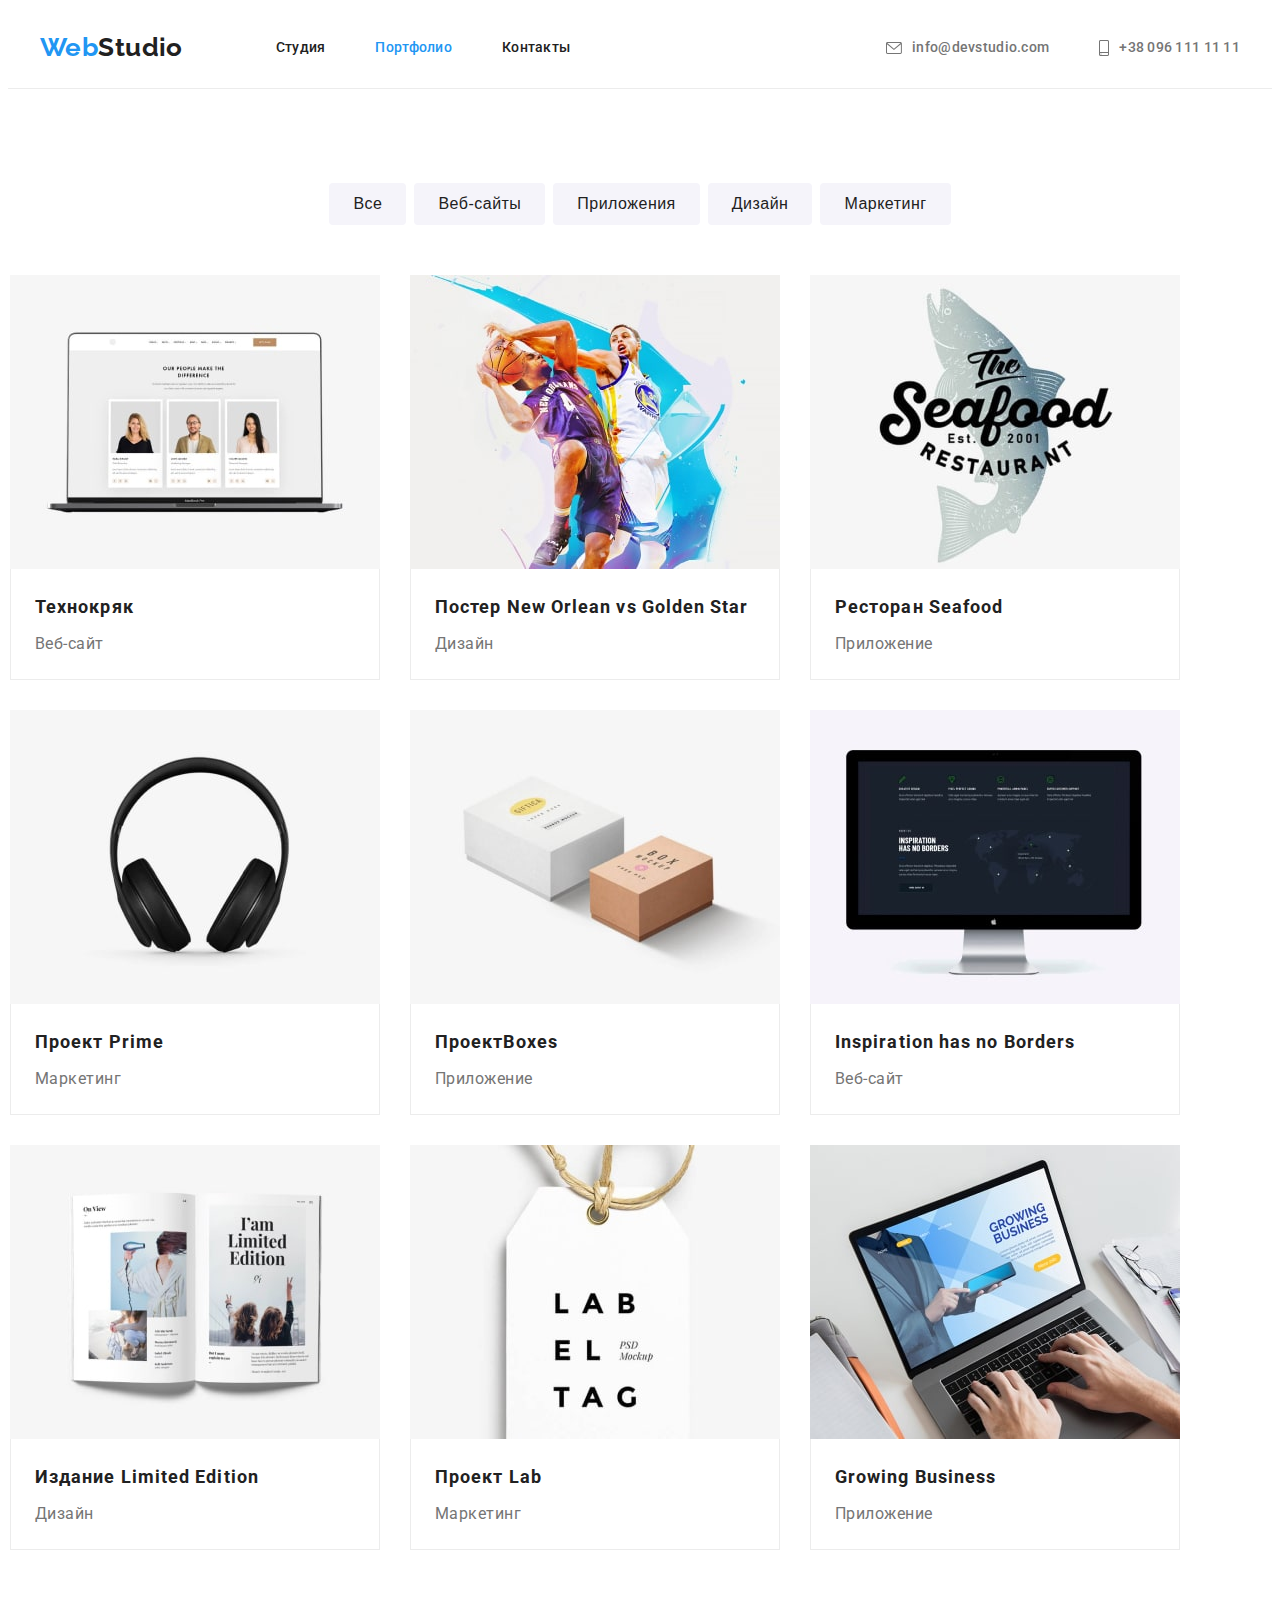
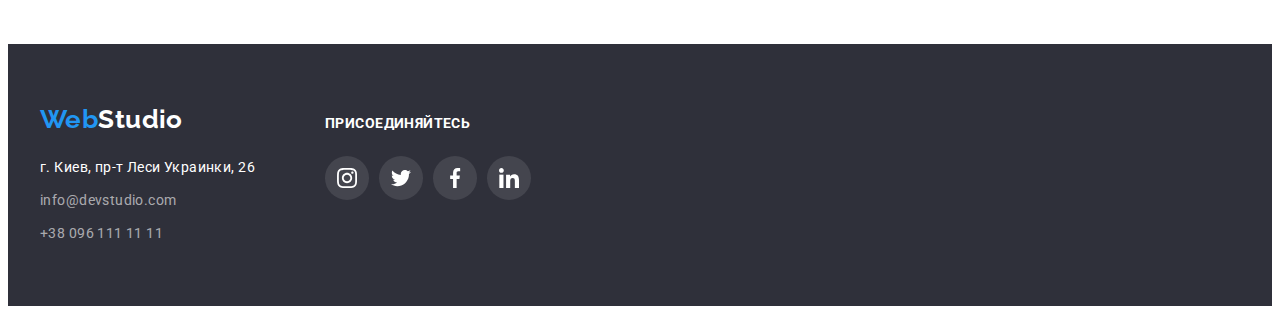
==== portfolio.html @ adc11b48 "clone" ====
<!DOCTYPE html>
<html lang="ru">

<head>
    <meta charset="UTF-8">
    <meta http-equiv="X-UA-Compatible" content="IE=edge">
    <meta name="viewport" content="width=device-width, initial-scale=1.0">
    <title>Document</title>
    <link rel="preconnect" href="https://fonts.googleapis.com">
    <link rel="preconnect" href="https://fonts.gstatic.com" crossorigin>
    <link
        href="https://fonts.googleapis.com/css2?family=Raleway:wght@700&family=Roboto:wght@400;500;700;900&display=swap"
        rel="stylesheet">
    <link rel="stylesheet" href="https://cdnjs.cloudflare.com/ajax/libs/modern-normalize/1.1.0/modern-normalize.min.css"
        integrity="sha512-wpPYUAdjBVSE4KJnH1VR1HeZfpl1ub8YT/NKx4PuQ5NmX2tKuGu6U/JRp5y+Y8XG2tV+wKQpNHVUX03MfMFn9Q=="
        crossorigin="anonymous" referrerpolicy="no-referrer" />
    <link rel="stylesheet" href="./css/styles.css">
</head>

<body>

    <!-- Шапка -->
    <header class="header">
        <div class="conteiner">
            <a href="./index.html" lang="en" class="logo"><span>Web</span>Studio</a>
            <nav>
                <ul class="navigation">
                    <li><a href="./index.html">Студия</a></li>
                    <li class="current"><a href="./portfolio.html">Портфолио</a></li>
                    <li><a href="#">Контакты</a></li>
                </ul>
            </nav>
            <ul class="contact">
                <li>
                    <a href="mailto:info@devstudio.com"><svg class="hover-icon" height="12" width="16">
                            <use href="./image/symbol-defs.svg#envelope-hover"></use>
                        </svg>info@devstudio.com</a>
                </li>
                <li><a href="tel:+380961111111"><svg class="hover-icon" height="16" width="10">
                            <use href="./image/symbol-defs.svg#smartphone"></use>
                        </svg>+38 096 111 11 11</a></li>
            </ul>
        </div>
    </header>

    <main>
        <section class="portfolio section">
            <div class="conteiner">
                <h1 hidden>Портфолио</h1>

                <!-- Фильтр работ -->
                <ul class="filter-button">
                    <li><button type="button" class="filter">Все</button></li>
                    <li><button type="button" class="filter">Веб-сайты</button></li>
                    <li><button type="button" class="filter">Приложения</button></li>
                    <li><button type="button" class="filter">Дизайн</button></li>
                    <li><button type="button" class="filter">Маркетинг</button></li>
                </ul>

                <ul class="examples-works">
                    <li>
                        <a class="examples-works-link" href="#">
                            <img src="./image/technokryak.jpg" alt="Веб-сайт технокряк" width="370">
                            <div class="border">
                                <h2>Технокряк</h2>
                                <p>Веб-сайт</p>
                            </div>
                        </a>
                    </li>
                    <li>
                        <a class="examples-works-link" href="#">
                            <img src="./image/poster-no-vs-gs.jpg" alt="Постер New Orlean vs Golden Star" width="370">
                            <div class="border">
                                <h2>Постер <span lang="uk">New Orlean vs Golden Star</span></h2>
                                <p>Дизайн</p>
                            </div>
                        </a>
                    </li>
                    <li>
                        <a class="examples-works-link" href="#">
                            <img src="./image/restaurant-seafood.jpg" alt="Приложение для ресторана Seafood"
                                width="370">
                            <div class="border">
                                <h2>Ресторан <span lang="uk">Seafood</span></h2>
                                <p>Приложение</p>
                            </div>
                        </a>
                    </li>
                    <li>
                        <a class="examples-works-link" href="#">
                            <img src="./image/proekt-prime.jpg" alt="Маркетинговая компания для проекта Prime"
                                width="370">
                            <div class="border">
                                <h2>Проект <span lang="uk">Prime</span></h2>
                                <p>Маркетинг</p>
                            </div>
                        </a>
                    </li>
                    <li>
                        <a class="examples-works-link" href="#">
                            <img src="./image/proekt-boxes.jpg" alt="Приложение для проекта Boxes" width="370">
                            <div class="border">
                                <h2>Проект<span lang="uk">Boxes</span></h2>
                                <p>Приложение</p>
                            </div>
                        </a>
                    </li>
                    <li>
                        <a class="examples-works-link" href="#">
                            <img src="./image/inspiration-has-no-borders.jpg" alt="Веб-сайт Inspiration has no Borders"
                                width="370">
                            <div class="border">
                                <h2 lang="uk">Inspiration has no Borders</h2>
                                <p>Веб-сайт</p>
                            </div>
                        </a>
                    </li>
                    <li>
                        <a class="examples-works-link" href="#">
                            <img src="./image/edition-limited-edition.jpg" alt="Дизайн для издания Limited Edition"
                                width="370">
                            <div class="border">
                                <h2>Издание <span lang="uk">Limited Edition</span></h2>
                                <p>Дизайн</p>
                            </div>
                        </a>
                    </li>
                    <li>
                        <a class="examples-works-link" href="#">
                            <img src="./image/proekt-lab.jpg" alt="Маркетинговая компания для проекта Lab" width="370">
                            <div class="border">
                                <h2>Проект <span lang="uk">Lab</span></h2>
                                <p>Маркетинг</p>
                            </div>
                        </a>
                    </li>
                    <li>
                        <a class="examples-works-link" href="#">
                            <img src="./image/growing-business.jpg" alt="Приложение для проекта Growing business"
                                width="370">
                            <div class="border">
                                <h2><span lang="uk">Growing Business</span></h2>
                                <p>Приложение</p>
                            </div>
                        </a>
                    </li>
                </ul>
            </div>
        </section>
    </main>

    <!-- Футер -->
    <footer>
        <div class="conteiner footer">
            <ul class="address">
                <li><a href="./index.html" lang="en" class="logo-footer"><span>Web</span>Studio</a></li>
                <li class="adress-map">
                    г. Киев, пр-т Леси Украинки, 26
                </li>
                <li class="adress-contact"><a href="mailto:info@devstudio.com"
                        class="adress-contact">info@devstudio.com</a>
                </li>
                <li class="adress-contact"><a href="tel:+380961111111" class="adress-contact">+38 096 111 11 11</a></li>
            </ul>
            <div class="soc-footer">
                <p>присоединяйтесь</p>
                <ul class="soc-list-footer">
                    <li>
                        <a href="#">
                            <svg class="soc-list-footer-link" height="20" width="20">
                                <use href="./image/symbol-defs.svg#instagram"></use>
                            </svg>
                        </a>
                    </li>
                    <li><a href="#">
                            <svg class="soc-list-footer-link" height="20" width="20">
                                <use href="./image/symbol-defs.svg#twitter"></use>
                            </svg>
                        </a></li>
                    <li><a href="#">
                            <svg class="soc-list-footer-link" height="20" width="20">
                                <use href="./image/symbol-defs.svg#facebook"></use>
                            </svg>
                        </a></li>
                    <li><a href="#">
                            <svg class="soc-list-footer-link" height="20" width="20">
                                <use href="./image/symbol-defs.svg#linkedin"></use>
                            </svg>
                        </a></li>
                    </ul=>
            </div>
        </div>
    </footer>
</body>

</html>
---- css/styles.css ----
:root {
    --color-main-text: #212121;
    --color-secondary-text: #757575;
    --color-hover: #2196F3;
    --background-main: #FFFFFF;
    --background-footer: #2F303A;
    --backgraund-team: #F5F4FA;
    --border-line: #ECECEC;
    --adress-contact: #FFFFFF99;
    --client-color:#AFB1B8;
}

body {
    font-family: 'Roboto', sans-serif;
    font-size: 14px;
    line-height: 1.71;
    letter-spacing: 0.03em;
    color: var(--color-secondary-text);
    background-color: var(--background-main);  
}

ul, ol {
    list-style-type: none;
    margin: 0;
    padding: 0;
}

h1, h2, h3, h4, h5, h6, p {
    padding: 0;
    margin: 0;
}

a {
    text-decoration: none;
    font-style: normal;
}

img {
    display: block;
    max-width: 100%;
    height: au;
}

.header {
    border-bottom: 1px solid;
    border-bottom-color: var(--border-line);
    height: 80px;
}

.header .conteiner {
    align-items: center;
}   

.conteiner {
    display: flex;
    max-width: 1200px;
    margin: 0 auto;
    padding-left: 15px;
    padding-right: 15px;
    /* outline: 1px solid rgb(255, 0, 0); */
}


.logo {
    font-family: 'Raleway', sans-serif;
    font-weight: 700;
    font-size: 26px;
    line-height: 1.19;
    text-decoration: none;

    color: var(--color-main-text);

    margin-right: 93px;
    padding-top: 24px;
    padding-bottom: 25px;
}

.logo span {
    color: var(--color-hover);
}


.navigation {
    display: flex;
    font-weight: 500;
    line-height: 1.14;
    letter-spacing: 0.02em;
}


.navigation a {
    color: var(--color-main-text);
    padding-top: 32px;
    padding-bottom: 32px;
}

.navigation a:hover {
    color: var(--color-hover);
}

.navigation a:focus {
    color: var(--color-hover);
}

.navigation li:not(:last-child) {
    margin-right: 50px;
}

.current a{
    color: var(--color-hover);
}

.hover-icon{
    margin-right: 10px;
    fill: currentColor;   
}

.contact {
    display: flex;
    font-weight: 500;
    line-height: 1.14;
    letter-spacing: 0.02em;
    margin-left: auto;
}

.contact li {
    
}

.contact a {
    display: flex;
    align-items: center;
    color: var(--color-secondary-text);
    padding-top: 32px;
    padding-bottom: 32px;
}

.contact a:hover {
    color: var(--color-hover);
}

.contact a:focus {
    color: var(--color-hover);
}

.contact li:not(:last-child) {
    margin-right: 50px;
}

.banner {
    background-color: #2F303A66;
    background-image: linear-gradient(rgba(47, 48, 58, 0.4), rgba(47, 48, 58, 0.4)), url("../image/img-hero.jpg");
    padding: 200px 0;
    text-align: center;
    max-width: 1600px;
    margin: 0 auto;
    background-size: cover;
}


h1 {
    font-weight: 900;
    font-size: 44px;
    line-height: 1.36;
    text-align: center;
    letter-spacing: 0.06em;
    text-transform: uppercase;
    color: var(--background-main);
    width: 696px;
    margin: 0 auto;
}


.hero-button {
    font-weight: 700;
    font-size: 16px;
    line-height: 1.88;
    text-align: center;
    letter-spacing: 0.06em;
    color: var(--background-main);
    cursor: pointer;
    margin-top: 30px;
    background-color: var(--color-hover);
    border: none;
    height: 50px;
    width: 200px;
    border-radius: 4px;
}

.section {
    padding: 94px 0;
}

.peculiarities-icon{
    height: 120px;
    width: 270px;
    margin-bottom: 30px;
    background-color: var(--backgraund-team);
    border-radius: 4px;
    display: flex;
    justify-content: center;
    align-items: center;
}

.peculiarities ul {
    display: flex;
    padding-left: 0;
}

.peculiarities li {
    width: 270px;
}

.peculiarities li:not(:last-child){
    margin-right: 30px;
}

.peculiarities h3 {
    font-weight: 700;
    font-size: 14px;
    line-height: 1.14;
    text-transform: uppercase;
    color: var(--color-main-text);
    margin-bottom: 10px;
}

.peculiarities p {
    color: var(--color-secondary-text);
}
.about {
    padding-bottom: 94px;
}
.about .conteiner {
    flex-direction: column;
}

.about ul {
    display: flex;
    padding-left: 0;
}

.about li:not(:last-child) {
    margin-right: 30px;
}


.team {
    background-color: var(--backgraund-team);
}

.team .conteiner {
    flex-direction: column;
}

.team-list {
    display: flex;
    padding-left: 0;
}

.team-list>li:not(:last-child) {
    margin-right: 30px;
}

.team-list>li {
    background-color: var(--background-main);
    border-radius: 4px;
    box-shadow: 0px 1px 3px rgba(0, 0, 0, 0.12),
        0px 1px 1px rgba(0, 0, 0, 0.14),
        0px 2px 1px rgba(0, 0, 0, 0.2);
}

h2 {  
    font-weight: 700;
    font-size: 36px;
    line-height: 1.16;
    text-align: center;
    color: var(--color-main-text);
    margin-bottom: 50px;
}
.team img{
    margin-bottom: 30px;
}
.team h3 {
    font-weight: 500;
    font-size: 16px;
    line-height: 1.18;
    text-align: center;
    color: var(--color-main-text);
    margin-bottom: 10px;
}

.team p {
    font-size: 16px;
    line-height: 1.18;
    text-align: center;
    color: var(--color-secondary-text);
    margin-bottom: 16px;
}

.soc-list-team {
 justify-content: center;
 display: flex;
 margin-bottom: 30px;
}

.soc-list-team li {
    border-radius: 50%;
}

.soc-list-team li:not(:last-child){
    margin-right: 10px;
}

.soc-list-team a {
    height: 44px;
    width: 44px;
    display: flex;
    justify-content: center;
    align-items: center;
    fill: #AFB1B8;
}


.soc-list-team li:hover{
    background-color: #2196F3;
}

.soc-list-team a:hover{
    fill: var(--background-main);
}

.client-list {
    display: flex;
    justify-content: center;
}

.client-list li:not(:last-child){
    margin-right: 30px;
}

.client-link {
    height: 92px;
    width: 170px;
    border: var(--client-color) solid 1px;
    border-radius: 4px;    
}

.client-link:hover{
    border: var(--color-hover) solid 1px;
}

.client-link a{
    width: 100%;
    height: 100%;
    fill: var(--client-color);
    display: flex;
    justify-content: center;
    align-items: center;
}

.client-link a:hover {
    fill: var(--color-hover);
}

.portfolio {
    padding: 94px 0;
}

.portfolio .conteiner {
    flex-direction: column;
}

.filter-button {
    display: flex;
    justify-content: center;
}

.filter-button :not(:last-child){
    margin-right: 8px;
}

.filter {
    font-weight: 500;
    font-size: 16px;
    line-height: 1.62;    
    text-align: center;
    letter-spacing: 0.03em;
    color: var(--color-main-text);
    cursor: pointer;
    padding: 6px 22px;
    background-color: #F5F4FA;
    border-radius: 4px;
    border-color: transparent;
}


.filter:hover,
.filter:focus {
    color: var(--background-main);
    background-color: var(--color-hover);
    box-shadow: 0px 3px 1px rgba(0, 0, 0, 0.1),
        0px 1px 2px rgba(0, 0, 0, 0.08),
        0px 2px 2px rgba(0, 0, 0, 0.12);
}

.examples-works {
    margin-top: 50px;
    padding-left: 0;
    display: flex;
    flex-wrap: wrap;
    margin-left: -30px;
    gap: 30px;
}

/* .examples-works li:nth-child(3n+1){
    margin-right: 30px;
}

.examples-works li:nth-child(3n+2) {
    margin-right: 30px;
} */



/* .examples-works li{
    flex-basis: calc(100% / 3 - 30px);
    margin-left: 30px;
    margin-bottom: 30px;
}

.examples-works li:nth-last-child(-n+3) {
    margin-bottom: 0;
} */






.examples-works h2 {
    font-weight: 700;
    font-size: 18px;
    line-height: 2;
    letter-spacing: 0.06em;
    color: var(--color-main-text);
    margin-bottom: 4px;   
    text-align: start; 
}

.examples-works-link{
    display: block;
}
.examples-works-link:hover {
    box-shadow: 0px 1px 1px rgba(0, 0, 0, 0.12),
            0px 4px 4px rgba(0, 0, 0, 0.06),
            1px 4px 6px rgba(0, 0, 0, 0.16);
}

.examples-works p {
    font-size: 16px;
    line-height: 1.88;
    letter-spacing: 0.03em;
    color: var(--color-secondary-text);
}

.border {
    padding: 20px 24px;
    border-right: 1px solid;
    border-bottom: 1px solid;
    border-left: 1px solid;
    border-color: var(--border-line);
    
}

footer {
    background-color: var(--background-footer);
    padding: 60px 0;
}
.footer {
    display: flex;align-items: baseline;
}

.footer .conteiner {
    flex-direction: column;
}


.logo-footer {
    font-family: 'Raleway', sans-serif;
    font-weight: 700;
    font-size: 26px;
    line-height: 1.19;
    text-decoration: none;
    color: var(--background-main);
    margin-bottom: 20px;
}

.logo-footer span {
    color: var(--color-hover);
}

.address {
    font-style: normal;
    line-height: 1.71;
    color: var(--background-main);
    margin-right: 70px;
}

.adress-map {
    color: var(--background-main);
}

.adress-contact {
    line-height: 1.71;
    color: var(--adress-contact);
}


.address :not(:last-child){
    margin-bottom: 9px;
}

.address :first-child {
    margin-bottom: 20px;
}   

.soc-footer p{
    font-weight: 700;
    letter-spacing: 0.03em;
    text-transform: uppercase;
    color: var(--background-main);
    margin-bottom: 20px;
}

.soc-list-footer {
    display: flex;
    justify-content: center;
    align-items: center;
}

.soc-list-footer li {
    height: 44px;
    width: 44px;
    border-radius: 50%;
    display: flex;
    justify-content: center;
    align-items: center;
    background-color: rgba(255, 255, 255, 0.1);
}

.soc-list-footer li:not(:last-child) {
    margin-right: 10px;
}

.soc-list-footer a {
    height: 20px;
    width: 20px;
}

.soc-list-footer-link{
    fill: var(--background-main);
}

.soc-list-footer li:hover{
    background-color: var(--color-hover);
}
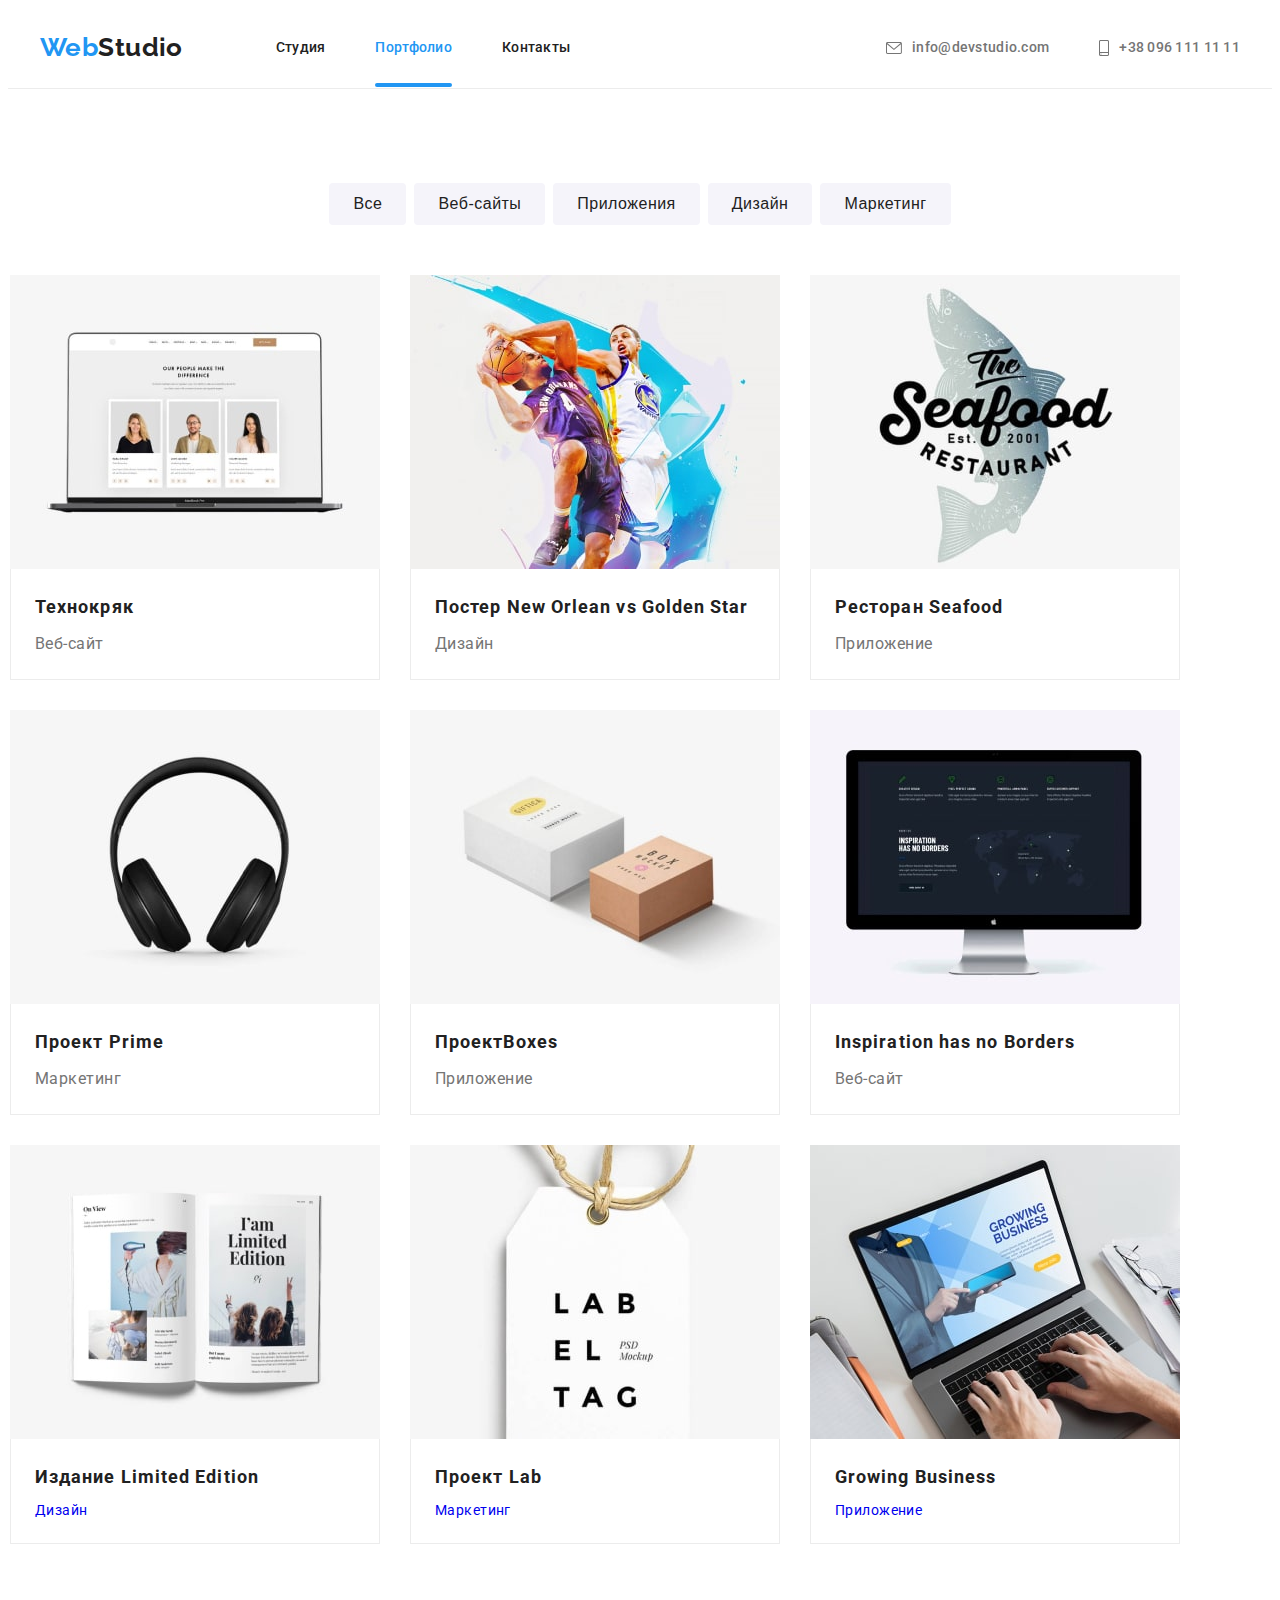
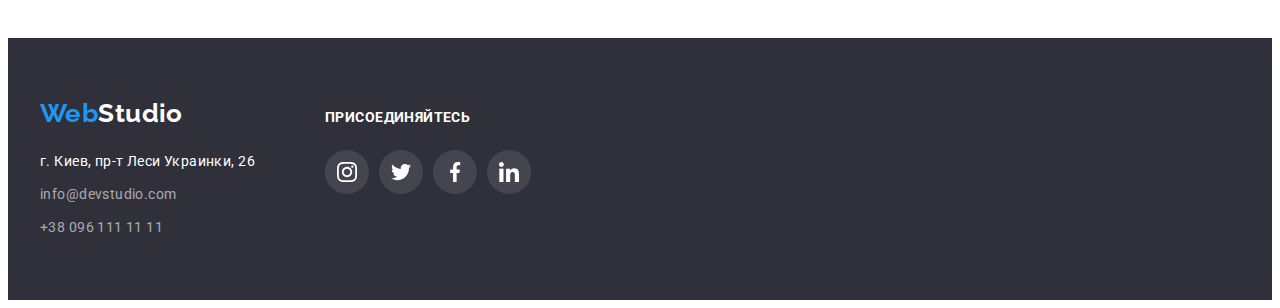
==== commit a9a8825a: "add about work" ====
--- a/portfolio.html
+++ b/portfolio.html
@@ -60,65 +60,101 @@
                 <ul class="examples-works">
                     <li>
                         <a class="examples-works-link" href="#">
-                            <img src="./image/technokryak.jpg" alt="Веб-сайт технокряк" width="370">
+                            <div class="about-work">
+                                <img src="./image/technokryak.jpg" alt="Веб-сайт технокряк" width="370">
+                                <p class="about-work-text">Ресурс предлагает комплексные предложения с разным уровнем
+                                    функционала и сервисов. Все это позволит посетителю получить
+                                    исчерпывающие сведения о компании или частном лице.</p>
+                            </div>
                             <div class="border">
                                 <h2>Технокряк</h2>
-                                <p>Веб-сайт</p>
-                            </div>
-                        </a>
-                    </li>
-                    <li>
-                        <a class="examples-works-link" href="#">
-                            <img src="./image/poster-no-vs-gs.jpg" alt="Постер New Orlean vs Golden Star" width="370">
+                                <p class="examples-works-type">Веб-сайт</p>
+                            </div>
+                        </a>
+                    </li>
+                    <li>
+                        <a class="examples-works-link" href="#">
+                            <div class="about-work">
+                                <img src="./image/poster-no-vs-gs.jpg" alt="Постер New Orlean vs Golden Star"
+                                    width="370">
+                                <p class="about-work-text">Ресурс предлагает комплексные предложения с разным уровнем
+                                    функционала и сервисов. Все это позволит посетителю получить
+                                    исчерпывающие сведения о компании или частном лице.</p>
+                            </div>
                             <div class="border">
                                 <h2>Постер <span lang="uk">New Orlean vs Golden Star</span></h2>
-                                <p>Дизайн</p>
-                            </div>
-                        </a>
-                    </li>
-                    <li>
-                        <a class="examples-works-link" href="#">
-                            <img src="./image/restaurant-seafood.jpg" alt="Приложение для ресторана Seafood"
-                                width="370">
+                                <p class="examples-works-type">Дизайн</p>
+                            </div>
+                        </a>
+                    </li>
+                    <li>
+                        <a class="examples-works-link" href="#">
+                            <div class="about-work">
+                                <img src="./image/restaurant-seafood.jpg" alt="Приложение для ресторана Seafood"
+                                    width="370">
+                                <p class="about-work-text">Ресурс предлагает комплексные предложения с разным уровнем
+                                    функционала и сервисов. Все это позволит посетителю получить
+                                    исчерпывающие сведения о компании или частном лице.</p>
+                            </div>
                             <div class="border">
                                 <h2>Ресторан <span lang="uk">Seafood</span></h2>
-                                <p>Приложение</p>
-                            </div>
-                        </a>
-                    </li>
-                    <li>
-                        <a class="examples-works-link" href="#">
-                            <img src="./image/proekt-prime.jpg" alt="Маркетинговая компания для проекта Prime"
-                                width="370">
+                                <p class="examples-works-type">Приложение</p>
+                            </div>
+                        </a>
+                    </li>
+                    <li>
+                        <a class="examples-works-link" href="#">
+                            <div class="about-work">
+                                <img src="./image/proekt-prime.jpg" alt="Маркетинговая компания для проекта Prime"
+                                    width="370">
+                                <p class="about-work-text">Ресурс предлагает комплексные предложения с разным уровнем
+                                    функционала и сервисов. Все это позволит посетителю получить
+                                    исчерпывающие сведения о компании или частном лице.</p>
+                            </div>
                             <div class="border">
                                 <h2>Проект <span lang="uk">Prime</span></h2>
-                                <p>Маркетинг</p>
-                            </div>
-                        </a>
-                    </li>
-                    <li>
-                        <a class="examples-works-link" href="#">
-                            <img src="./image/proekt-boxes.jpg" alt="Приложение для проекта Boxes" width="370">
+                                <p class="examples-works-type">Маркетинг</p>
+                            </div>
+                        </a>
+                    </li>
+                    <li>
+                        <a class="examples-works-link" href="#">
+                            <div class="about-work">
+                                <img src="./image/proekt-boxes.jpg" alt="Приложение для проекта Boxes" width="370">
+                                <p class="about-work-text">Ресурс предлагает комплексные предложения с разным уровнем
+                                    функционала и сервисов. Все это позволит посетителю получить
+                                    исчерпывающие сведения о компании или частном лице.</p>
+                            </div>
                             <div class="border">
                                 <h2>Проект<span lang="uk">Boxes</span></h2>
-                                <p>Приложение</p>
-                            </div>
-                        </a>
-                    </li>
-                    <li>
-                        <a class="examples-works-link" href="#">
-                            <img src="./image/inspiration-has-no-borders.jpg" alt="Веб-сайт Inspiration has no Borders"
-                                width="370">
+                                <p class="examples-works-type">Приложение</p>
+                            </div>
+                        </a>
+                    </li>
+                    <li>
+                        <a class="examples-works-link" href="#">
+                            <div class="about-work">
+                                <img src="./image/inspiration-has-no-borders.jpg"
+                                    alt="Веб-сайт Inspiration has no Borders" width="370">
+                                <p class="about-work-text">Ресурс предлагает комплексные предложения с разным уровнем
+                                    функционала и сервисов. Все это позволит посетителю получить
+                                    исчерпывающие сведения о компании или частном лице.</p>
+                            </div>
                             <div class="border">
                                 <h2 lang="uk">Inspiration has no Borders</h2>
-                                <p>Веб-сайт</p>
-                            </div>
-                        </a>
-                    </li>
-                    <li>
-                        <a class="examples-works-link" href="#">
-                            <img src="./image/edition-limited-edition.jpg" alt="Дизайн для издания Limited Edition"
-                                width="370">
+                                <p class="examples-works-type">Веб-сайт</p>
+                            </div>
+                        </a>
+                    </li>
+                    <li>
+                        <a class="examples-works-link" href="#">
+                            <div class="about-work">
+                                <img src="./image/edition-limited-edition.jpg" alt="Дизайн для издания Limited Edition"
+                                    width="370">
+                                <p class="about-work-text">Ресурс предлагает комплексные предложения с разным уровнем
+                                    функционала и сервисов. Все это позволит посетителю получить
+                                    исчерпывающие сведения о компании или частном лице.</p>
+                            </div>
                             <div class="border">
                                 <h2>Издание <span lang="uk">Limited Edition</span></h2>
                                 <p>Дизайн</p>
@@ -127,8 +163,14 @@
                     </li>
                     <li>
                         <a class="examples-works-link" href="#">
-                            <img src="./image/proekt-lab.jpg" alt="Маркетинговая компания для проекта Lab" width="370">
-                            <div class="border">
+                            <div class="about-work">
+                                <img src="./image/proekt-lab.jpg" alt="Маркетинговая компания для проекта Lab"
+                                    width="370">
+                                <p class="about-work-text">Ресурс предлагает комплексные предложения с разным уровнем
+                                    функционала и сервисов. Все это позволит посетителю получить
+                                    исчерпывающие сведения о компании или частном лице.</p>
+                                </div>
+                                <div class="border">
                                 <h2>Проект <span lang="uk">Lab</span></h2>
                                 <p>Маркетинг</p>
                             </div>
@@ -136,8 +178,13 @@
                     </li>
                     <li>
                         <a class="examples-works-link" href="#">
-                            <img src="./image/growing-business.jpg" alt="Приложение для проекта Growing business"
-                                width="370">
+                            <div class="about-work">
+                                <img src="./image/growing-business.jpg" alt="Приложение для проекта Growing business"
+                                    width="370">
+                                <p class="about-work-text">Ресурс предлагает комплексные предложения с разным уровнем
+                                    функционала и сервисов. Все это позволит посетителю получить
+                                    исчерпывающие сведения о компании или частном лице.</p>
+                            </div>
                             <div class="border">
                                 <h2><span lang="uk">Growing Business</span></h2>
                                 <p>Приложение</p>
--- a/css/styles.css
+++ b/css/styles.css
@@ -92,6 +92,9 @@
     color: var(--color-main-text);
     padding-top: 32px;
     padding-bottom: 32px;
+    transition-property: color;
+    transition-duration: 250ms;
+    transition-timing-function: cubic-bezier(0.4, 0, 0.2, 1);
 }
 
 .navigation a:hover {
@@ -108,6 +111,18 @@
 
 .current a{
     color: var(--color-hover);
+    position: relative;
+}
+
+.current a::after{
+    content: '';
+    position: absolute;
+    width: 100%;
+    height: 4px;
+    background-color: var(--color-hover);
+    border-radius: 2px;
+    bottom: 0;
+    left: 0;
 }
 
 .hover-icon{
@@ -133,6 +148,9 @@
     color: var(--color-secondary-text);
     padding-top: 32px;
     padding-bottom: 32px;
+    transition-property: color;
+    transition-duration: 250ms;
+    transition-timing-function: cubic-bezier(0.4, 0, 0.2, 1);
 }
 
 .contact a:hover {
@@ -239,8 +257,32 @@
     padding-left: 0;
 }
 
+.about li {
+    position: relative;
+}
+
 .about li:not(:last-child) {
     margin-right: 30px;
+}
+
+.about-img {
+    height: 70px;
+    width: 100%;
+    background: rgba(47, 48, 58, 0.8);
+    position: absolute;
+    bottom: 0;
+    display: flex;
+    align-items: center;
+    justify-content: center;
+}
+
+.about-img p {
+    font-weight: 700;
+    font-size: 14px;
+    line-height: 1.14;
+    letter-spacing: 0.03em;
+    text-transform: uppercase;
+    color: var(--background-main);
 }
 
 
@@ -318,6 +360,9 @@
     justify-content: center;
     align-items: center;
     fill: #AFB1B8;
+    transition-property: fill;
+    transition-duration: 250ms;
+    transition-timing-function: cubic-bezier(0.4, 0, 0.2, 1);
 }
 
 
@@ -343,6 +388,9 @@
     width: 170px;
     border: var(--client-color) solid 1px;
     border-radius: 4px;    
+    transition-property: border;
+    transition-duration: 250ms;
+    transition-timing-function: cubic-bezier(0.4, 0, 0.2, 1);
 }
 
 .client-link:hover{
@@ -356,6 +404,9 @@
     display: flex;
     justify-content: center;
     align-items: center;
+    transition-property: fill;
+    transition-duration: 250ms;
+    transition-timing-function: cubic-bezier(0.4, 0, 0.2, 1);
 }
 
 .client-link a:hover {
@@ -391,6 +442,9 @@
     background-color: #F5F4FA;
     border-radius: 4px;
     border-color: transparent;
+    transition-property: color, background-color, box-shadow;
+    transition-duration: 250ms;
+    transition-timing-function: cubic-bezier(0.4, 0, 0.2, 1);
 }
 
 
@@ -432,8 +486,9 @@
     margin-bottom: 0;
 } */
 
-
-
+.examples-works li:hover .about-work-text{
+    transform: translateY(0);
+}
 
 
 
@@ -449,6 +504,9 @@
 
 .examples-works-link{
     display: block;
+    transition-property: box-shadow;
+    transition-duration: 250ms;
+    transition-timing-function: cubic-bezier(0.4, 0, 0.2, 1);
 }
 .examples-works-link:hover {
     box-shadow: 0px 1px 1px rgba(0, 0, 0, 0.12),
@@ -456,7 +514,36 @@
             1px 4px 6px rgba(0, 0, 0, 0.16);
 }
 
-.examples-works p {
+.about-work {
+    position: relative;
+    overflow: hidden;
+}
+
+.about-work-text{
+    position: absolute;
+    width: 100%;
+    height: 100%;
+    top: 0;
+    background-color: rgba(33, 150, 243, 0.9);
+    color: var(--background-main);
+    font-weight: 400;
+    font-size: 18px;
+    line-height: 1.56;
+    letter-spacing: 0.03em;
+    display: flex;
+    align-items: center;
+    padding: 0 24px;
+    transform: translateY(100%);
+    transition-property: transform;
+    transition-duration: 250ms;
+    transition-duration: cubic-bezier(0.4, 0, 0.2, 1);
+}
+
+.about-work-text:hover {
+    top: 0;
+}
+
+.examples-works-type{
     font-size: 16px;
     line-height: 1.88;
     letter-spacing: 0.03em;
@@ -546,6 +633,9 @@
     justify-content: center;
     align-items: center;
     background-color: rgba(255, 255, 255, 0.1);
+    transition-property: background-color;
+    transition-duration: 250ms;
+    transition-timing-function: cubic-bezier(0.4, 0, 0.2, 1);
 }
 
 .soc-list-footer li:not(:last-child) {
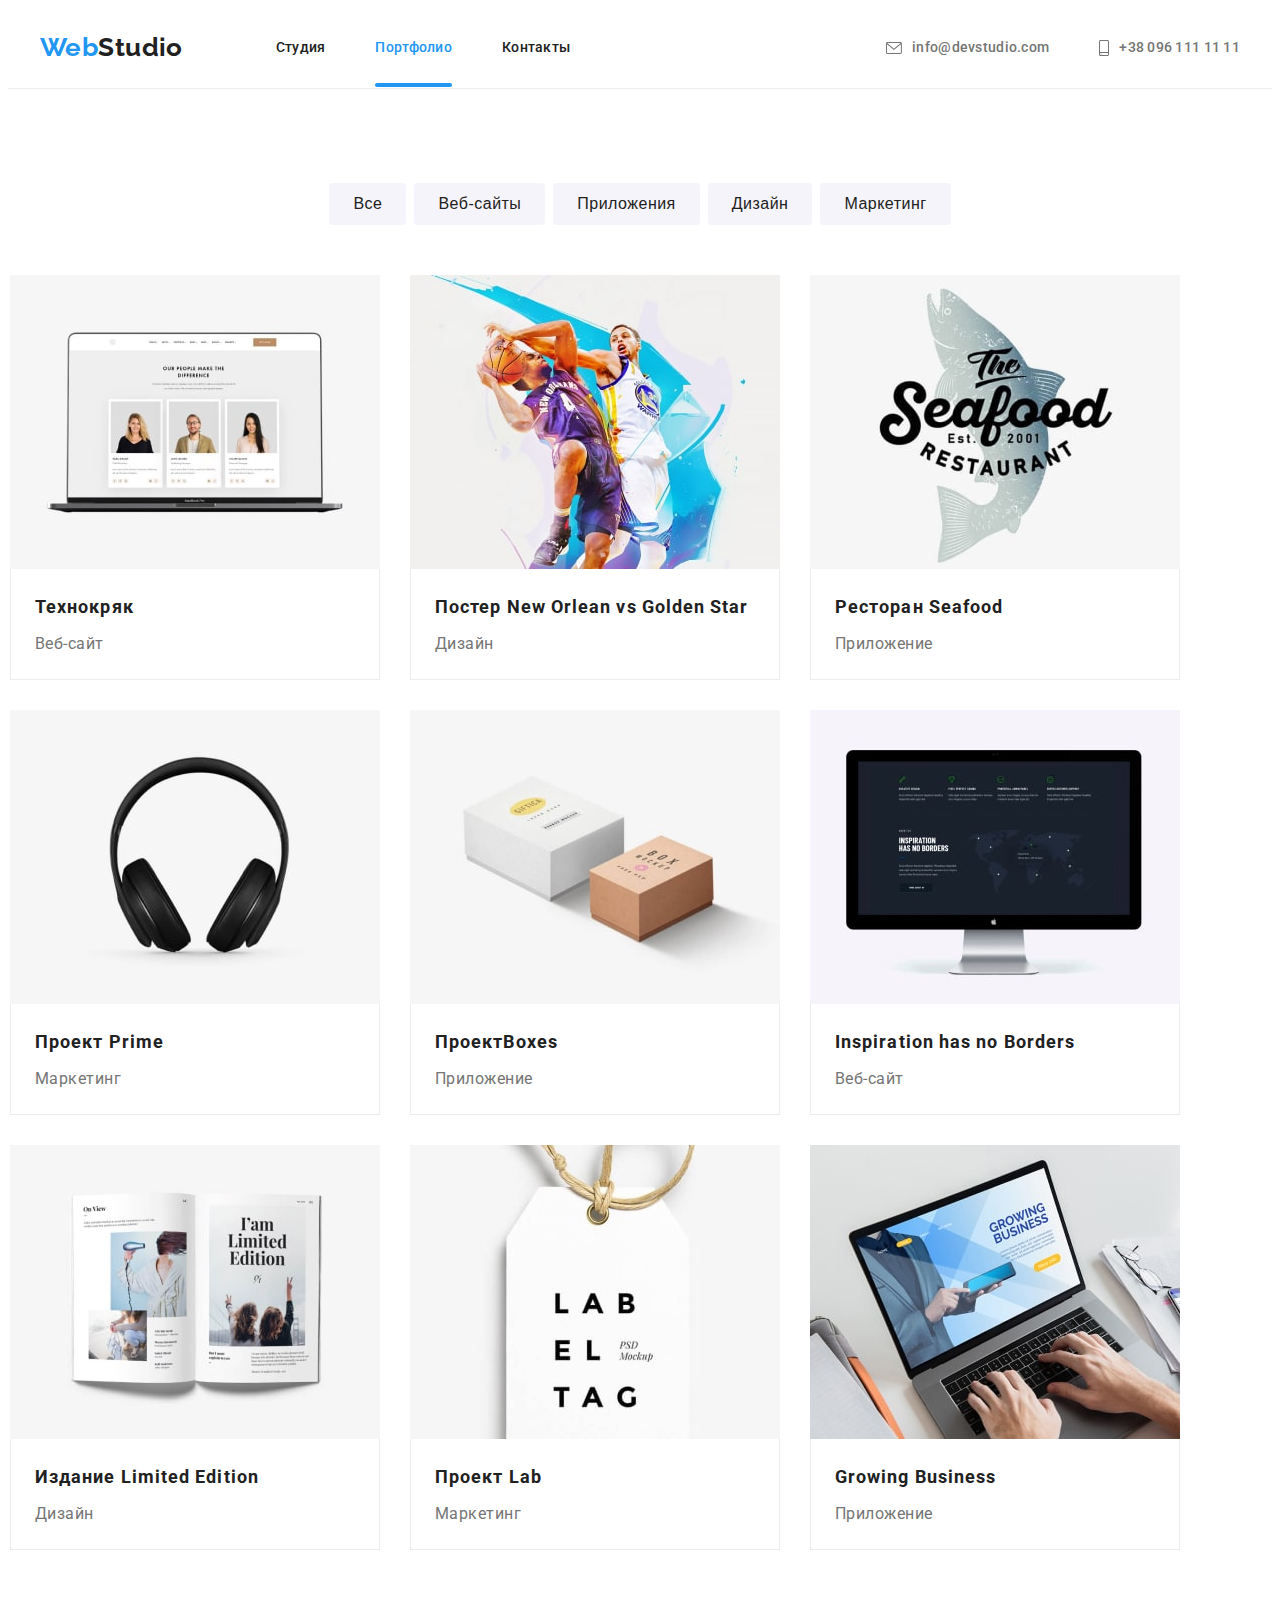
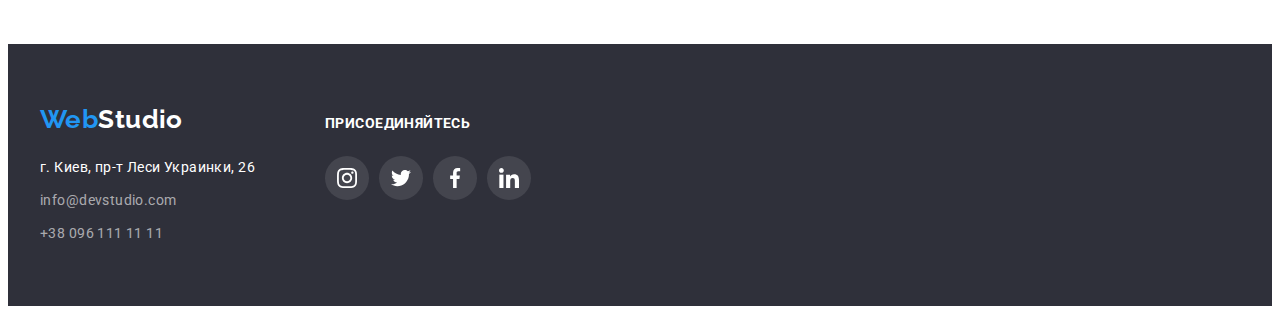
==== commit b31edd25: "fixed bag" ====
--- a/portfolio.html
+++ b/portfolio.html
@@ -157,7 +157,7 @@
                             </div>
                             <div class="border">
                                 <h2>Издание <span lang="uk">Limited Edition</span></h2>
-                                <p>Дизайн</p>
+                                <p class="examples-works-type">Дизайн</p>
                             </div>
                         </a>
                     </li>
@@ -172,7 +172,7 @@
                                 </div>
                                 <div class="border">
                                 <h2>Проект <span lang="uk">Lab</span></h2>
-                                <p>Маркетинг</p>
+                                <p class="examples-works-type">Маркетинг</p>
                             </div>
                         </a>
                     </li>
@@ -187,7 +187,7 @@
                             </div>
                             <div class="border">
                                 <h2><span lang="uk">Growing Business</span></h2>
-                                <p>Приложение</p>
+                                <p class="examples-works-type">Приложение</p>
                             </div>
                         </a>
                     </li>
@@ -234,7 +234,7 @@
                                 <use href="./image/symbol-defs.svg#linkedin"></use>
                             </svg>
                         </a></li>
-                    </ul=>
+                    </ul>
             </div>
         </div>
     </footer>
--- a/css/styles.css
+++ b/css/styles.css
@@ -654,3 +654,40 @@
 .soc-list-footer li:hover{
     background-color: var(--color-hover);
 }
+
+.backdrop {
+    width: 100%;
+    height: 100%;
+    background-color: rgba(0, 0, 0, 0.2);
+    position: fixed;
+    top: 0;
+}
+
+.is-hidden {
+    visibility: hidden;
+    opacity: 0;
+    pointer-events: none;
+}
+
+.modal {
+    width: 528px;
+    height: 581px;
+    background-color: var(--background-main);
+    border-radius: 4px;
+    position: absolute;
+    top: 50%;
+    left: 50%;
+    transform: translate(-50%, -50%);
+}
+
+.close-modal {
+    position: absolute;
+    top: 8px;
+    right: 8px;
+    width: 33px;
+    height: 33px;
+    border: 1px solid rgba(0, 0, 0, 0.1);
+    border-radius: 50%;
+    background-color: transparent;
+}
+
